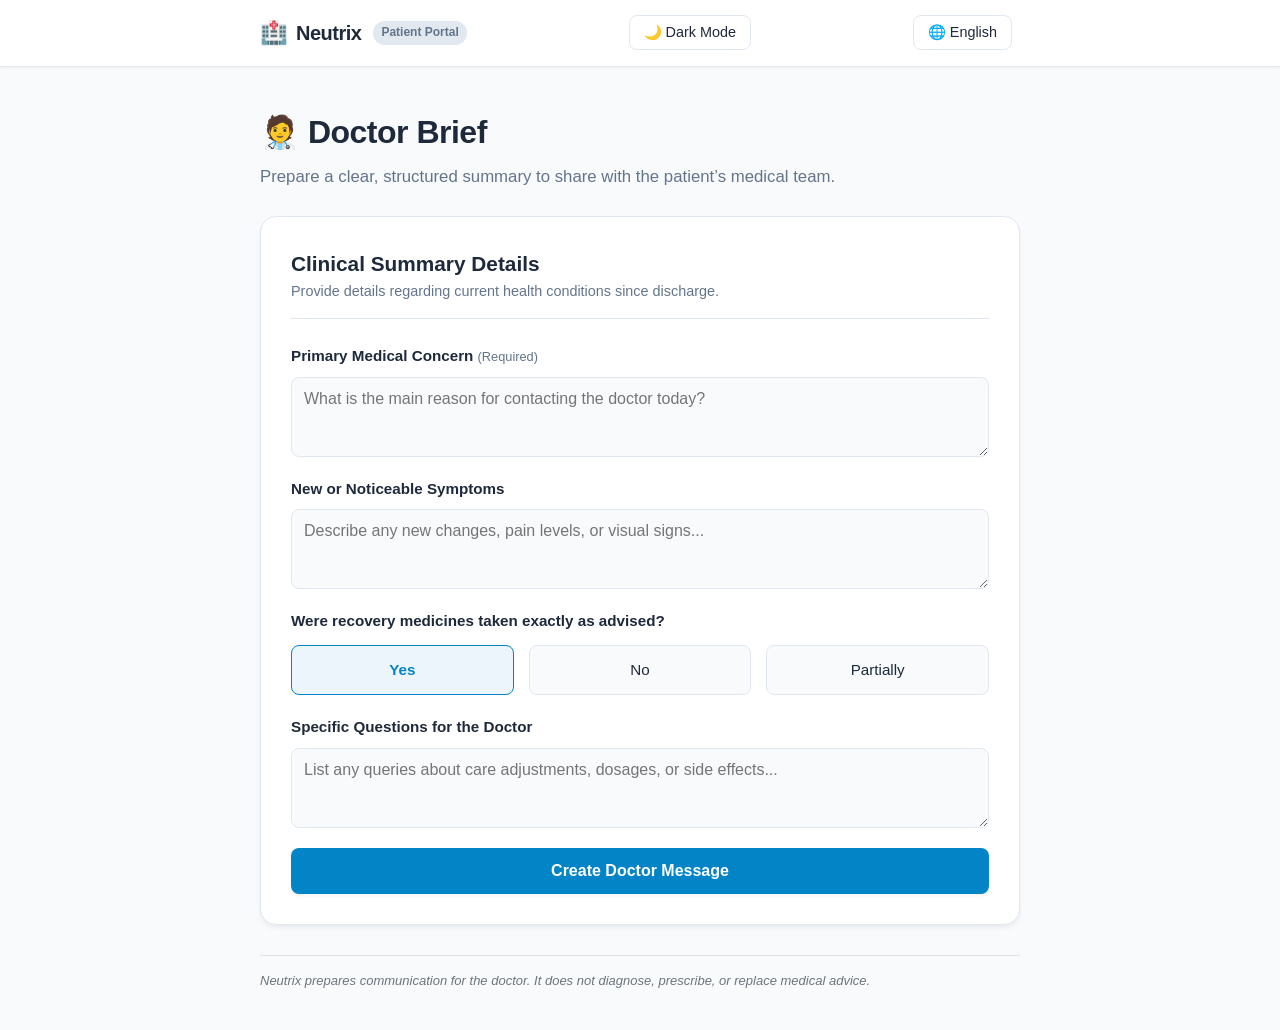
==== frontend/briefing.html @ 3e488f5a "tracker and briefing" ====
<!DOCTYPE html>
<html lang="en">
<head>
    <meta charset="UTF-8">
    <meta name="viewport" content="width=device-width, initial-scale=1.0">
    <title>Neutrix | Doctor Brief</title>
    <link rel="stylesheet" href="tracker&briefing.css">
</head>
<body>
    <!-- Professional Top Navigation Bar -->
    <header class="site-header">
        <div class="nav-container">
            <div class="brand">
                <span class="brand-icon">🏥</span>
                <span class="brand-name">Neutrix</span>
                <span class="brand-badge">Patient Portal</span>
            </div>
            <button id="themeToggleBtn" class="theme-toggle" onclick="
                const isDark = document.documentElement.getAttribute('data-theme') === 'dark';
                document.documentElement.setAttribute('data-theme', isDark ? 'light' : 'dark');
                this.innerHTML = isDark ? '🌙 Dark Mode' : '☀️ Light Mode';
            ">🌙 Dark Mode</button>        
             <button id="langToggleBtn" class="theme-toggle" style="margin-right: 8px;" onclick="
                const isEn = document.documentElement.lang === 'en';
                document.documentElement.lang = isEn ? 'ml' : 'en';
                this.innerHTML = isEn ? '🌐 മലയാളം' : '🌐 English';

                const dict = {
                    en: {
                        badge: 'Patient Portal',
                        h1: '🧑‍⚕️ Doctor Brief',
                        caption: 'Prepare a clear, structured summary to share with the patient’s medical team.',
                        outH3: 'Generated Doctor Message',
                        outP: 'Review, copy, and send this structured message directly to your doctor.',
                        cardH3: 'Clinical Summary Details',
                        cardP: 'Provide details regarding current health conditions since discharge.',
                        lbl1: 'Primary Medical Concern (Required)',
                        ph1: 'What is the main reason for contacting the doctor today?',
                        lbl2: 'New or Noticeable Symptoms',
                        ph2: 'Describe any new changes, pain levels, or visual signs...',
                        lbl3: 'Were recovery medicines taken exactly as advised?',
                        lbl4: 'Specific Questions for the Doctor',
                        ph4: 'List any queries about care adjustments, dosages, or side effects...',
                        btn: 'Create Doctor Message',
                        disc: '<strong>Medical Disclaimer:</strong> Neutrix is an informational system designed to assist patients in gathering and organizing clinical communication parameters. It does not formulate medical opinions, provide diagnoses, adjust prescriptions, or replace formal professional evaluations.'
                    },
                    ml: {
                        badge: 'പേഷ്യന്റ് പോർട്ടൽ',
                        h1: '🧑‍⚕️ ഡോക്ടർ ബ്രീഫ്',
                        caption: 'രോഗിയുടെ മെഡിക്കൽ ടീമുമായി പങ്കിടുന്നതിന് വ്യക്തവും ഘടനാപരവുമായ ഒരു സംഗ്രഹം തയ്യാറാക്കുക.',
                        outH3: 'തയ്യാറാക്കിയ ഡോക്ടർ സന്ദേശം',
                        outP: 'ഈ സന്ദേശം പരിശോധിച്ച്, കോപ്പി ചെയ്ത് നിങ്ങളുടെ ഡോക്ടർക്ക് നേരിട്ട് അയക്കുക.',
                        cardH3: 'ക്ലിനിക്കൽ സംഗ്രഹ വിവരങ്ങൾ',
                        cardP: 'ഡിസ്ചാർജിന് ശേഷമുള്ള നിലവിലെ ആരോഗ്യസ്ഥിതിയെക്കുറിച്ചുള്ള വിവരങ്ങൾ നൽകുക.',
                        lbl1: 'പ്രധാന മെഡിക്കൽ പ്രശ്നം (ആവശ്യമാണ്)',
                        ph1: 'ഇന്ന് ഡോക്ടറെ ബന്ധപ്പെടുന്നതിനുള്ള പ്രധാന കാരണം എന്താണ്?',
                        lbl2: 'പുതിയതോ ശ്രദ്ധയിൽപ്പെട്ടതോ ആയ ലക്ഷണങ്ങൾ',
                        ph2: 'എന്തെങ്കിലും പുതിയ മാറ്റങ്ങൾ, വേദനയുടെ അളവ് അല്ലെങ്കിൽ മറ്റ് ലക്ഷണങ്ങൾ വിവരിക്കുക...',
                        lbl3: 'നിർദ്ദേശിച്ച പ്രകാരം കൃത്യമായി മരുന്നുകൾ കഴിച്ചിരുന്നോ?',
                        lbl4: 'ഡോക്ടറോടുള്ള പ്രത്യേക ചോദ്യങ്ങൾ',
                        ph4: 'പരിചരണ മാറ്റങ്ങൾ, ഡോസേജുകൾ അല്ലെങ്കിൽ പാർശ്വഫലങ്ങൾ എന്നിവയെക്കുറിച്ചുള്ള ചോദ്യങ്ങൾ ഇവിടെ രേഖപ്പെടുത്തുക...',
                        btn: 'ഡോക്ടർ സന്ദേശം തയ്യാറാക്കുക',
                        disc: '<strong>മെഡിക്കൽ നിരാകരണം:</strong> രോഗികൾക്ക് ക്ലിനിക്കൽ ആശയവിനിമയ പാരാമീറ്ററുകൾ ശേഖരിക്കുന്നതിനും ക്രമീകരിക്കുന്നതിനും സഹായിക്കുന്നതിനായി രൂപകൽപ്പന ചെയ്‌തിരിക്കുന്ന ഒരു വിവരദായക സംവിധാനമാണ് ന്യൂട്രിക്സ്. ഇത് മെഡിക്കൽ അഭിപ്രായങ്ങൾ രൂപീകരിക്കുകയോ രോഗനിർണയം നടത്തുകയോ കുറിപ്പടികൾ ക്രമീകരിക്കുകയോ ഔപചാരികമായ പ്രൊഫഷണൽ വിലയിരുത്തലുകൾക്ക് പകരമാവുകയോ ചെയ്യുന്നില്ല.'
                    }
                };

                const current = document.documentElement.lang;

                document.querySelector('.brand-badge').innerText = dict[current].badge;
                document.querySelector('.welcome-banner h1').innerText = dict[current].h1;
                document.querySelector('.welcome-banner .caption').innerText = dict[current].caption;
                document.querySelectorAll('#briefOutput').forEach(el => {
                    const h3 = el.querySelector('h3');
                    const p = el.querySelector('.card-subtitle');
                    if(h3) h3.innerText = dict[current].outH3;
                    if(p) p.innerText = dict[current].outP;
                });
                document.querySelector('.patient-card .card-header h3').innerText = dict[current].cardH3;
                document.querySelector('.patient-card .card-header .card-subtitle').innerText = dict[current].cardP;

                const formGroups = document.querySelectorAll('.patient-card .form-group');
                formGroups[0].querySelector('label').innerHTML = dict[current].lbl1;
                formGroups[0].querySelector('textarea').placeholder = dict[current].ph1;

                formGroups[1].querySelector('label').innerText = dict[current].lbl2;
                formGroups[1].querySelector('textarea').placeholder = dict[current].ph2;

                document.querySelector('.choice-label').innerText = dict[current].lbl3;

                formGroups[3].querySelector('label').innerText = dict[current].lbl4;
                formGroups[3].querySelector('textarea').placeholder = dict[current].ph4;

                document.querySelector('.btn-primary').innerText = dict[current].btn;
                document.querySelector('.disclaimer p').innerHTML = dict[current].disc;
            ">🌐 English</button>
</div>
    </header>

    <!-- Main Dashboard Container -->
    <main class="container">
        <section class="welcome-banner">
            <h1>🧑‍⚕️ Doctor Brief</h1>
            <p class="caption">Prepare a clear, structured summary to share with the patient’s medical team.</p>
        </section>

        <!-- Dynamic Output Container (Stays hidden until form submission) -->
        <div id="briefOutput" class="hidden summary-wrapper">
            <div class="card-header" style="border-bottom: none; margin-bottom: 10px; padding-bottom: 0;">
                <h3 class="summary-title" style="margin-top: 0;">Generated Doctor Message</h3>
                <p class="card-subtitle">Review, copy, and send this structured message directly to your doctor.</p>
            </div>
            <textarea id="copyMessageArea" rows="10" style="font-family: inherit; margin-top: 10px;" readonly></textarea>
            
            <!-- Added Copy Button (Inherits visibility status of container parent element) -->
            <button type="button" id="copyTextBtn" onclick="copyGeneratedMessage()" style="margin-top: 15px; display: block; padding: 10px 20px; font-weight: bold; cursor: pointer;">Copy Message</button>
        </div>

        <!-- Professional Form Layout -->
        <form id="briefForm" class="patient-card">
            <div class="card-header">
                <h3>Clinical Summary Details</h3>
                <p class="card-subtitle">Provide details regarding current health conditions since discharge.</p>
            </div>

            <div class="form-group full-width" style="margin-bottom: 20px;">
                <label for="mainConcern">Primary Medical Concern <span class="field-hint">(Required)</span></label>
                <textarea id="mainConcern" rows="3" placeholder="What is the main reason for contacting the doctor today?" required></textarea>
            </div>

            <div class="form-group full-width" style="margin-bottom: 20px;">
                <label for="briefSymptoms">New or Noticeable Symptoms</label>
                <textarea id="briefSymptoms" rows="3" placeholder="Describe any new changes, pain levels, or visual signs..."></textarea>
            </div>

            <div class="form-group full-width choice-group" style="margin-bottom: 20px;">
                <label class="choice-label">Were recovery medicines taken exactly as advised?</label>
                <div class="radio-flex">
                    <label class="radio-tile">
                        <input type="radio" name="briefMeds" value="Yes" checked>
                        <span class="tile-label">Yes</span>
                    </label>
                    <label class="radio-tile">
                        <input type="radio" name="briefMeds" value="No">
                        <span class="tile-label">No</span>
                    </label>
                    <label class="radio-tile">
                        <input type="radio" name="briefMeds" value="Partially">
                        <span class="tile-label">Partially</span>
                    </label>
                </div>
            </div>

            <div class="form-group full-width" style="margin-bottom: 20px;">
                <label for="questions">Specific Questions for the Doctor</label>
                <textarea id="questions" rows="3" placeholder="List any queries about care adjustments, dosages, or side effects..."></textarea>
            </div>

            <div>
                <button onclick="topFunction()" type="submit" class="btn-primary">Create Doctor Message</button>
            </div>
        
        </form>
       
        <div id="briefOutput" class="hidden" style="margin-top:25px;" >
            <h3>Doctor Message</h3>
            
            <textarea id="copyMessageArea" rows="10" class="btn-primary" readonly></textarea> 
        </div>
        <footer class="disclaimer" style="margin-top: 30px; border-top: 1px solid #dee2e6; padding-top: 15px; font-size: 13px; color: #6c757d;">
            <p><em>Neutrix prepares communication for the doctor. It does not diagnose, prescribe, or replace medical advice.</em></p>
        </footer>
    </main>
    <script src="tracker&briefing.js"></script>

    <!-- Embedded Copy Routine Script Injection -->
    <script>
    function copyGeneratedMessage() {
        const textTarget = document.getElementById("copyMessageArea");
        const actBtn = document.getElementById("copyTextBtn");
        
        if (!textTarget || !textTarget.value) return;

        textTarget.select();
        textTarget.setSelectionRange(0, 99999); // Mobile compliance override

        navigator.clipboard.writeText(textTarget.value).then(function() {
            const defaultTxt = actBtn.innerText;
            actBtn.innerText = "Copied!";
            setTimeout(function() {
                actBtn.innerText = defaultTxt;
            }, 2000);
        }).catch(function(err) {
            console.error('Clipboard injection failure: ', err);
        });
    }
    </script>
  
</body>
</html>
---- frontend/tracker&briefing.css ----
/* ==========================================================================
   1. DESIGN SYSTEM VARIABLES & THEMES
   ========================================================================== */
:root {
    /* Fonts */
    --font-family: -apple-system, BlinkMacSystemFont, "Segoe UI", Roboto, Helvetica, Arial, sans-serif;

    /* Light Theme Palette */
    --bg-base: #f8fafc;
    --bg-surface: #ffffff;
    --bg-header: #ffffff;
    --border-color: #e2e8f0;
    
    --text-main: #1e293b;
    --text-muted: #64748b;
    --text-inverse: #ffffff;
    
    --accent-primary: #0284c7;
    --accent-hover: #0369a1;
    
    /* Semantic Alerts (Light Mode) */
    --success-bg: #d1e7dd;
    --success-text: #0f5132;
    --warning-bg: #fff3cd;
    --warning-text: #664d03;
    --danger-bg: #f8d7da;
    --danger-text: #842029;
}

[data-theme="dark"] {
    /* Dark Theme Palette */
    --bg-base: #0f172a;
    --bg-surface: #1e293b;
    --bg-header: #1e293b;
    --border-color: #334155;
    
    --text-main: #f8fafc;
    --text-muted: #94a3b8;
    --text-inverse: #0f172a;
    
    --accent-primary: #38bdf8;
    --accent-hover: #7dd3fc;
    
    /* Semantic Alerts (Dark Mode) */
    --success-bg: rgba(21, 128, 61, 0.2);
    --success-text: #86efac;
    --warning-bg: rgba(161, 98, 7, 0.2);
    --warning-text: #fef08a;
    --danger-bg: rgba(185, 28, 28, 0.2);
    --danger-text: #fca5a5;
}

/* ==========================================================================
   2. GLOBAL RESETS & GENERAL BODY LAYOUT
   ========================================================================== */
* {
    box-sizing: border-box;
    margin: 0;
    padding: 0;
}

body {
    font-family: var(--font-family);
    background-color: var(--bg-base);
    color: var(--text-main);
    line-height: 1.6;
    padding-bottom: 40px;
    transition: background-color 0.3s ease, color 0.3s ease;
}

.container {
    max-width: 800px;
    margin: 0 auto;
    padding: 0 20px;
}

/* ==========================================================================
   3. HEADER & NAVIGATION BAR
   ========================================================================== */
.site-header {
    background-color: var(--bg-header);
    border-bottom: 1px solid var(--border-color);
    padding: 15px 0;
    position: sticky;
    top: 0;
    z-index: 100;
    box-shadow: 0 1px 3px rgba(0,0,0,0.05);
    transition: background-color 0.3s ease, border-color 0.3s ease;
}

.nav-container {
    max-width: 800px;
    margin: 0 auto;
    padding: 0 20px;
    display: flex;
    justify-content: space-between;
    align-items: center;
}

.brand {
    display: flex;
    align-items: center;
    gap: 8px;
}

.brand-icon {
    font-size: 1.4rem;
}

.brand-name {
    font-weight: 700;
    font-size: 1.25rem;
    letter-spacing: -0.5px;
}

.brand-badge {
    font-size: 0.75rem;
    font-weight: 600;
    background-color: var(--border-color);
    color: var(--text-muted);
    padding: 2px 8px;
    border-radius: 12px;
    margin-left: 4px;
}

.theme-toggle {
    background-color: transparent;
    border: 1px solid var(--border-color);
    color: var(--text-main);
    padding: 8px 14px;
    border-radius: 8px;
    font-weight: 500;
    cursor: pointer;
    font-size: 0.9rem;
    transition: background-color 0.2s;
}

.theme-toggle:hover {
    background-color: var(--border-color);
}

/* ==========================================================================
   4. WELCOME BANNER SECTION
   ========================================================================== */
.welcome-banner {
    margin: 40px 0 25px 0;
}

.welcome-banner h1 {
    font-size: 2rem;
    font-weight: 800;
    margin-bottom: 6px;
    letter-spacing: -0.5px;
}

.caption {
    color: var(--text-muted);
    font-size: 1.05rem;
}

/* ==========================================================================
   5. PROFESSIONAL CARD INTERFACE
   ========================================================================== */
.patient-card {
    background-color: var(--bg-surface);
    border: 1px solid var(--border-color);
    border-radius: 16px;
    padding: 30px;
    box-shadow: 0 4px 6px -1px rgba(0, 0, 0, 0.05), 0 2px 4px -1px rgba(0, 0, 0, 0.03);
    transition: background-color 0.3s ease, border-color 0.3s ease;
}

.card-header {
    margin-bottom: 25px;
    border-bottom: 1px solid var(--border-color);
    padding-bottom: 15px;
}

.card-header h3 {
    font-size: 1.3rem;
    font-weight: 700;
}

.card-subtitle {
    font-size: 0.9rem;
    color: var(--text-muted);
}

/* ==========================================================================
   6. RESPONSIVE PATIENT FORM INPUTS
   ========================================================================== */
.form-grid {
    display: grid;
    grid-template-columns: repeat(2, 1fr);
    gap: 20px;
    margin-bottom: 20px;
}

@media (max-width: 600px) {
    .form-grid {
        grid-template-columns: 1fr;
    }
}

.form-group {
    display: flex;
    flex-direction: column;
    gap: 8px;
}

.full-width {
    grid-column: span 2;
}

@media (max-width: 600px) {
    .full-width {
        grid-column: span 1;
    }
}

label {
    font-weight: 600;
    font-size: 0.95rem;
}

.field-hint {
    font-weight: 400;
    font-size: 0.8rem;
    color: var(--text-muted);
}

input[type="text"],
input[type="number"],
textarea {
    width: 100%;
    padding: 12px;
    background-color: var(--bg-base);
    border: 1px solid var(--border-color);
    color: var(--text-main);
    border-radius: 8px;
    font-family: var(--font-family);
    font-size: 1rem;
    outline: none;
    transition: border-color 0.2s, box-shadow 0.2s;
}

input[type="text"]:focus,
input[type="number"]:focus,
textarea:focus {
    border-color: var(--accent-primary);
    box-shadow: 0 0 0 3px rgba(2, 132, 199, 0.15);
}

/* ==========================================================================
   7. CHUNKY PATIENT ACCESSIBLE RADIO TILES
   ========================================================================== */
.choice-group {
    margin-top: 10px;
}

.choice-label {
    margin-bottom: 4px;
}

.radio-flex {
    display: flex;
    gap: 15px;
}

.radio-tile {
    position: relative;
    flex: 1;
    display: flex;
    align-items: center;
    justify-content: center;
    padding: 12px;
    border: 1px solid var(--border-color);
    border-radius: 8px;
    background-color: var(--bg-base);
    cursor: pointer;
    font-weight: 500;
    transition: background-color 0.2s, border-color 0.2s;
}

.radio-tile input[type="radio"] {
    position: absolute;
    opacity: 0;
    cursor: pointer;
}

.radio-tile:has(input[type="radio"]:checked) {
    border-color: var(--accent-primary);
    background-color: rgba(2, 132, 199, 0.08);
    color: var(--accent-primary);
    font-weight: 600;
}

/* ==========================================================================
   8. ACTION BUTTONS
   ========================================================================== */
.form-actions {
    margin-top: 30px;
}

.btn-primary {
    width: 100%;
    padding: 14px;
    background-color: var(--accent-primary);
    color: var(--text-inverse);
    border: none;
    border-radius: 8px;
    font-size: 1rem;
    font-weight: 600;
    cursor: pointer;
    box-shadow: 0 2px 4px rgba(0, 0, 0, 0.05);
    transition: background-color 0.2s, transform 0.1s;
}

.btn-primary:hover {
    background-color: var(--accent-hover);
}

.btn-primary:active {
    transform: scale(0.99);
}

/* ==========================================================================
   9. HEALTH RECORD SUMMARY LAYOUT GRID
   ========================================================================== */
.summary-wrapper {
    background-color: var(--bg-surface);
    border: 1px solid var(--border-color);
    border-radius: 16px;
    padding: 25px;
    margin-bottom: 30px;
    box-shadow: 0 4px 6px -1px rgba(0, 0, 0, 0.05);
}

.summary-title {
    font-size: 1.15rem;
    margin: 20px 0 12px 0;
    font-weight: 700;
    border-bottom: 1px solid var(--border-color);
    padding-bottom: 6px;
}

.summary-grid {
    display: grid;
    grid-template-columns: repeat(2, 1fr);
    gap: 12px;
}

@media (max-width: 500px) {
    .summary-grid {
        grid-template-columns: 1fr;
    }
}

.summary-card {
    background-color: var(--bg-base);
    padding: 12px 16px;
    border-radius: 8px;
    border: 1px solid var(--border-color);
    font-size: 0.95rem;
    display: flex;
    justify-content: space-between;
    align-items: center;
}

.summary-card p {
    font-size: 0.95rem;
    color: var(--text-main);
    margin-top: 4px;
}

.summary-card.full-width {
    flex-direction: column;
    align-items: flex-start;
    gap: 4px;
}

/* ==========================================================================
   10. SEMANTIC ALERTS
   ========================================================================== */
.alert {
    padding: 14px 16px;
    border-radius: 8px;
    font-size: 0.95rem;
    font-weight: 500;
    margin-bottom: 15px;
    border: 1px solid transparent;
}

.alert-success {
    background-color: var(--success-bg);
    color: var(--success-text);
    border-color: currentColor;
}

.alert-warning {
    background-color: var(--warning-bg);
    color: var(--warning-text);
    border-color: currentColor;
}

.alert-danger {
    background-color: var(--danger-bg);
    color: var(--danger-text);
    border-color: currentColor;
}

/* ==========================================================================
   11. FOOTER & DISCLAIMER SYSTEM
   ========================================================================== */
.disclaimer {
    margin-top: 40px;
    border-top: 1px solid var(--border-color);
    padding-top: 20px;
    font-size: 0.85rem;
    color: var(--text-muted);
    line-height: 1.5;
}

/* Utilities */
.hidden {
    display: none !important;
}
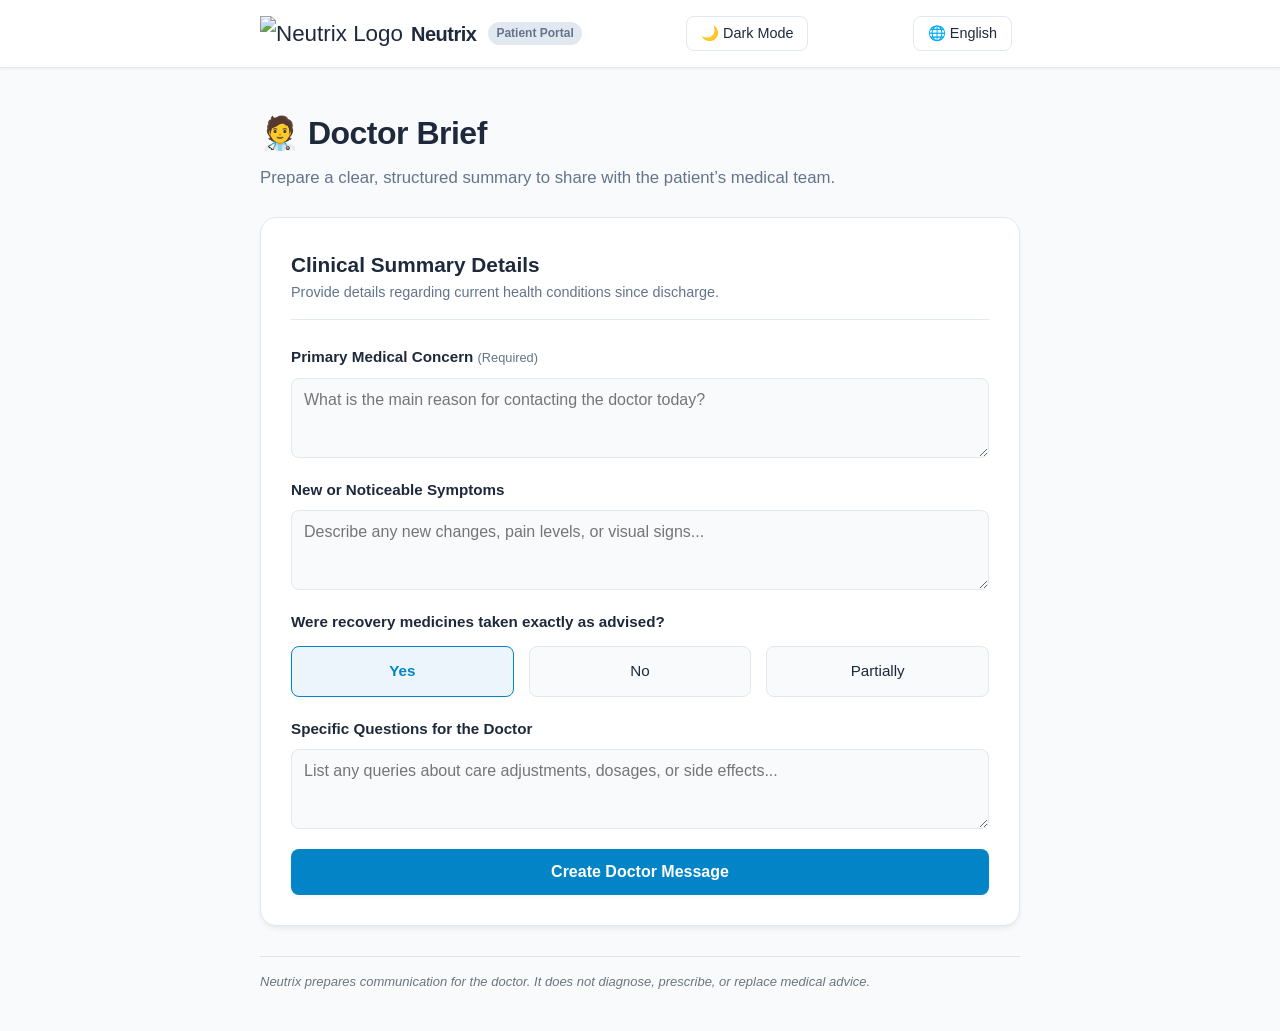
==== commit 7d8ea13d: "updated" ====
--- a/frontend/briefing.html
+++ b/frontend/briefing.html
@@ -11,7 +11,7 @@
     <header class="site-header">
         <div class="nav-container">
             <div class="brand">
-                <span class="brand-icon">🏥</span>
+                <span class="brand-icon"><img src="C:\Users\Student\Documents\vs code things\IIT-Bombay-offical\frontend\logo b.jpeg" alt="Neutrix Logo" style="height: 34px; vertical-align: middle;"></span>
                 <span class="brand-name">Neutrix</span>
                 <span class="brand-badge">Patient Portal</span>
             </div>
@@ -25,13 +25,14 @@
                 document.documentElement.lang = isEn ? 'ml' : 'en';
                 this.innerHTML = isEn ? '🌐 മലയാളം' : '🌐 English';
 
-                const dict = {
+                    const dict = {
                     en: {
                         badge: 'Patient Portal',
                         h1: '🧑‍⚕️ Doctor Brief',
                         caption: 'Prepare a clear, structured summary to share with the patient’s medical team.',
                         outH3: 'Generated Doctor Message',
                         outP: 'Review, copy, and send this structured message directly to your doctor.',
+                        outHint: 'Click on &quot;Open Gmail&quot; to open your Gmail and enter your doctors email ID and paste the copied text.',
                         cardH3: 'Clinical Summary Details',
                         cardP: 'Provide details regarding current health conditions since discharge.',
                         lbl1: 'Primary Medical Concern (Required)',
@@ -41,7 +42,7 @@
                         lbl3: 'Were recovery medicines taken exactly as advised?',
                         lbl4: 'Specific Questions for the Doctor',
                         ph4: 'List any queries about care adjustments, dosages, or side effects...',
-                        btn: 'Create Doctor Message',
+                        btn: 'Copy Message',
                         disc: '<strong>Medical Disclaimer:</strong> Neutrix is an informational system designed to assist patients in gathering and organizing clinical communication parameters. It does not formulate medical opinions, provide diagnoses, adjust prescriptions, or replace formal professional evaluations.'
                     },
                     ml: {
@@ -50,6 +51,7 @@
                         caption: 'രോഗിയുടെ മെഡിക്കൽ ടീമുമായി പങ്കിടുന്നതിന് വ്യക്തവും ഘടനാപരവുമായ ഒരു സംഗ്രഹം തയ്യാറാക്കുക.',
                         outH3: 'തയ്യാറാക്കിയ ഡോക്ടർ സന്ദേശം',
                         outP: 'ഈ സന്ദേശം പരിശോധിച്ച്, കോപ്പി ചെയ്ത് നിങ്ങളുടെ ഡോക്ടർക്ക് നേരിട്ട് അയക്കുക.',
+                        outHint: 'നിങ്ങളുടെ ജിമെയിൽ തുറക്കുന്നതിനായി &quot;Open Gmail&quot; ക്ലിക്ക് ചെയ്യുക, തുടർന്ന് ഡോക്ടറുടെ ഇമെയിൽ ഐഡി നൽകി കോപ്പി ചെയ്ത ടെക്സ്റ്റ് പേസ്റ്റ് ചെയ്യുക.',
                         cardH3: 'ക്ലിനിക്കൽ സംഗ്രഹ വിവരങ്ങൾ',
                         cardP: 'ഡിസ്ചാർജിന് ശേഷമുള്ള നിലവിലെ ആരോഗ്യസ്ഥിതിയെക്കുറിച്ചുള്ള വിവരങ്ങൾ നൽകുക.',
                         lbl1: 'പ്രധാന മെഡിക്കൽ പ്രശ്നം (ആവശ്യമാണ്)',
@@ -59,7 +61,7 @@
                         lbl3: 'നിർദ്ദേശിച്ച പ്രകാരം കൃത്യമായി മരുന്നുകൾ കഴിച്ചിരുന്നോ?',
                         lbl4: 'ഡോക്ടറോടുള്ള പ്രത്യേക ചോദ്യങ്ങൾ',
                         ph4: 'പരിചരണ മാറ്റങ്ങൾ, ഡോസേജുകൾ അല്ലെങ്കിൽ പാർശ്വഫലങ്ങൾ എന്നിവയെക്കുറിച്ചുള്ള ചോദ്യങ്ങൾ ഇവിടെ രേഖപ്പെടുത്തുക...',
-                        btn: 'ഡോക്ടർ സന്ദേശം തയ്യാറാക്കുക',
+                        btn: 'സന്ദേശം പകർത്തുക',
                         disc: '<strong>മെഡിക്കൽ നിരാകരണം:</strong> രോഗികൾക്ക് ക്ലിനിക്കൽ ആശയവിനിമയ പാരാമീറ്ററുകൾ ശേഖരിക്കുന്നതിനും ക്രമീകരിക്കുന്നതിനും സഹായിക്കുന്നതിനായി രൂപകൽപ്പന ചെയ്‌തിരിക്കുന്ന ഒരു വിവരദായക സംവിധാനമാണ് ന്യൂട്രിക്സ്. ഇത് മെഡിക്കൽ അഭിപ്രായങ്ങൾ രൂപീകരിക്കുകയോ രോഗനിർണയം നടത്തുകയോ കുറിപ്പടികൾ ക്രമീകരിക്കുകയോ ഔപചാരികമായ പ്രൊഫഷണൽ വിലയിരുത്തലുകൾക്ക് പകരമാവുകയോ ചെയ്യുന്നില്ല.'
                     }
                 };
@@ -71,9 +73,10 @@
                 document.querySelector('.welcome-banner .caption').innerText = dict[current].caption;
                 document.querySelectorAll('#briefOutput').forEach(el => {
                     const h3 = el.querySelector('h3');
-                    const p = el.querySelector('.card-subtitle');
+                    const subtitles = el.querySelectorAll('.card-subtitle');
                     if(h3) h3.innerText = dict[current].outH3;
-                    if(p) p.innerText = dict[current].outP;
+                    if(subtitles[0]) subtitles[0].innerText = dict[current].outP;
+                    if(subtitles[1]) subtitles[1].innerText = dict[current].outHint;
                 });
                 document.querySelector('.patient-card .card-header h3').innerText = dict[current].cardH3;
                 document.querySelector('.patient-card .card-header .card-subtitle').innerText = dict[current].cardP;
@@ -96,7 +99,7 @@
 </div>
     </header>
 
-    <!-- Main Dashboard Container -->
+        <!-- Main Dashboard Container -->
     <main class="container">
         <section class="welcome-banner">
             <h1>🧑‍⚕️ Doctor Brief</h1>
@@ -108,15 +111,22 @@
             <div class="card-header" style="border-bottom: none; margin-bottom: 10px; padding-bottom: 0;">
                 <h3 class="summary-title" style="margin-top: 0;">Generated Doctor Message</h3>
                 <p class="card-subtitle">Review, copy, and send this structured message directly to your doctor.</p>
+                <p class="card-subtitle"> Click on "Open Gmail" to open your Gmail and enter your doctors email ID and paste the copied text</p>
             </div>
             <textarea id="copyMessageArea" rows="10" style="font-family: inherit; margin-top: 10px;" readonly></textarea>
             
-            <!-- Added Copy Button (Inherits visibility status of container parent element) -->
-            <button type="button" id="copyTextBtn" onclick="copyGeneratedMessage()" style="margin-top: 15px; display: block; padding: 10px 20px; font-weight: bold; cursor: pointer;">Copy Message</button>
+            <!-- Restored Action Operations Group -->
+            <div>
+                <button type="button" id="copyTextBtn" onclick="copyGeneratedMessage()" class="btn-primary" style="margin-top: 15px; display: block; padding: 10px 20px; font-weight: bold; cursor: pointer;">Copy Message</button>
+            </div>
+            <div style="margin-top: 10px;">
+                <button type="button" class="btn-primary" onclick="sendDoctorEmail()" style="padding: 10px 20px; font-weight: bold; cursor: pointer;">Open Gmail</button>
+            </div>
         </div>
 
         <!-- Professional Form Layout -->
         <form id="briefForm" class="patient-card">
+           
             <div class="card-header">
                 <h3>Clinical Summary Details</h3>
                 <p class="card-subtitle">Provide details regarding current health conditions since discharge.</p>
@@ -161,15 +171,53 @@
         
         </form>
        
-        <div id="briefOutput" class="hidden" style="margin-top:25px;" >
-            <h3>Doctor Message</h3>
-            
-            <textarea id="copyMessageArea" rows="10" class="btn-primary" readonly></textarea> 
-        </div>
         <footer class="disclaimer" style="margin-top: 30px; border-top: 1px solid #dee2e6; padding-top: 15px; font-size: 13px; color: #6c757d;">
             <p><em>Neutrix prepares communication for the doctor. It does not diagnose, prescribe, or replace medical advice.</em></p>
         </footer>
     </main>
+
+    <!-- Execution Script Context Layer -->
+    <script>
+    function sendDoctorEmail() {
+    // 1. Locate the textbox despite the HTML syntax mistake (id:theemail)
+    const emailInput = document.querySelector('[id*="theemail"]') || document.getElementById('theemail');
+    
+    // 2. Locate the message box wrapper 
+    const messageArea = document.getElementById('copyMessageArea');
+    
+    if (!messageArea) return;
+
+    // 3. Extract and safe-clean input string parameters
+    const emailAddress = emailInput ? emailInput.value.trim() : '';
+    const emailBody = encodeURIComponent(messageArea.value);
+    const emailSubject = encodeURIComponent('Patient Clinical Summary Brief');
+    
+    // 4. Fallback Execution Matrix: Opens Web-based Gmail window seamlessly with all details
+    const gmailUrl = `https://mail.google.com`;
+    window.open(gmailUrl, '_blank');
+}
+;
+
+
+    function copyGeneratedMessage() {
+        const textTarget = document.getElementById("copyMessageArea");
+        const actBtn = document.getElementById("copyTextBtn");
+        
+        if (!textTarget || !textTarget.value) return;
+
+        textTarget.select();
+        textTarget.setSelectionRange(0, 99999);
+
+        navigator.clipboard.writeText(textTarget.value).then(function() {
+            const original = actBtn.innerText;
+            actBtn.innerText = "Copied!";
+            setTimeout(function() { actBtn.innerText = original; }, 2000);
+        }).catch(function(err) {
+            console.error('Clipboard processing failure: ', err);
+        });
+    }
+    </script>
+
     <script src="tracker&briefing.js"></script>
 
     <!-- Embedded Copy Routine Script Injection -->
